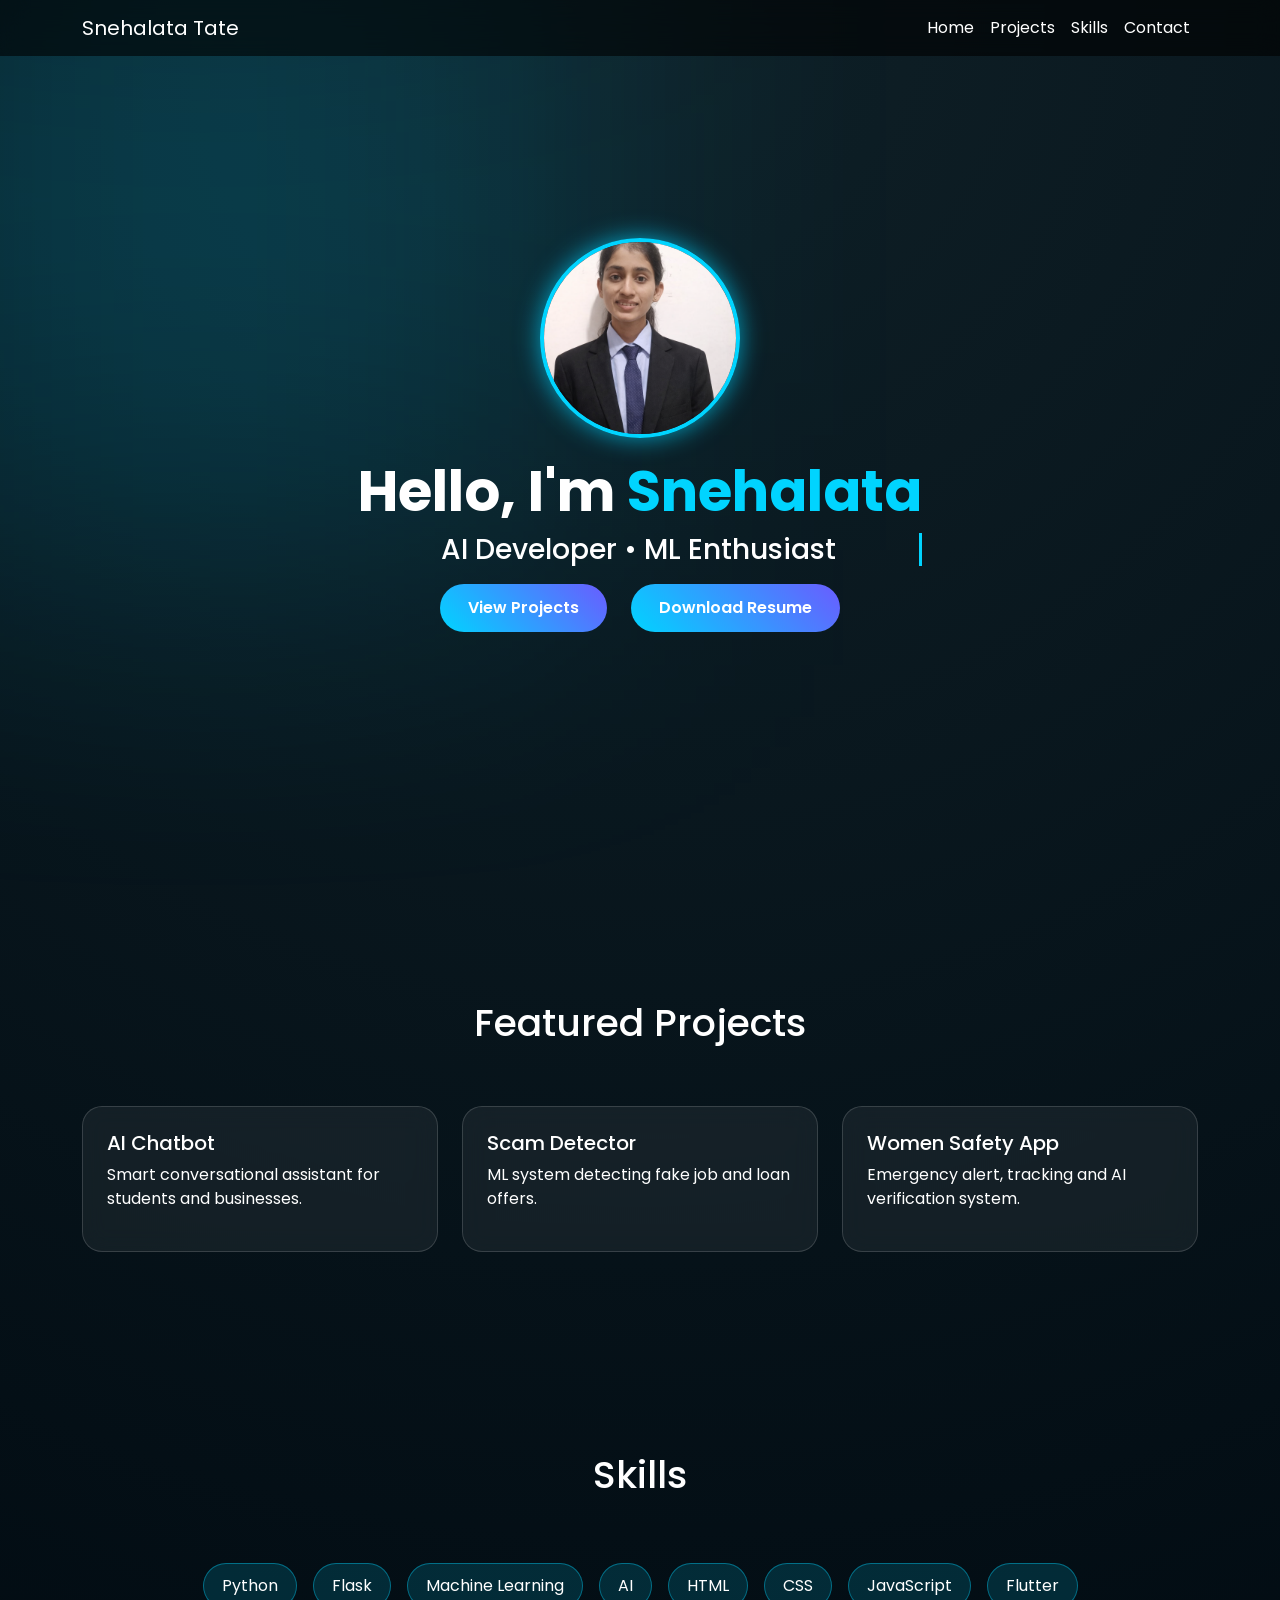
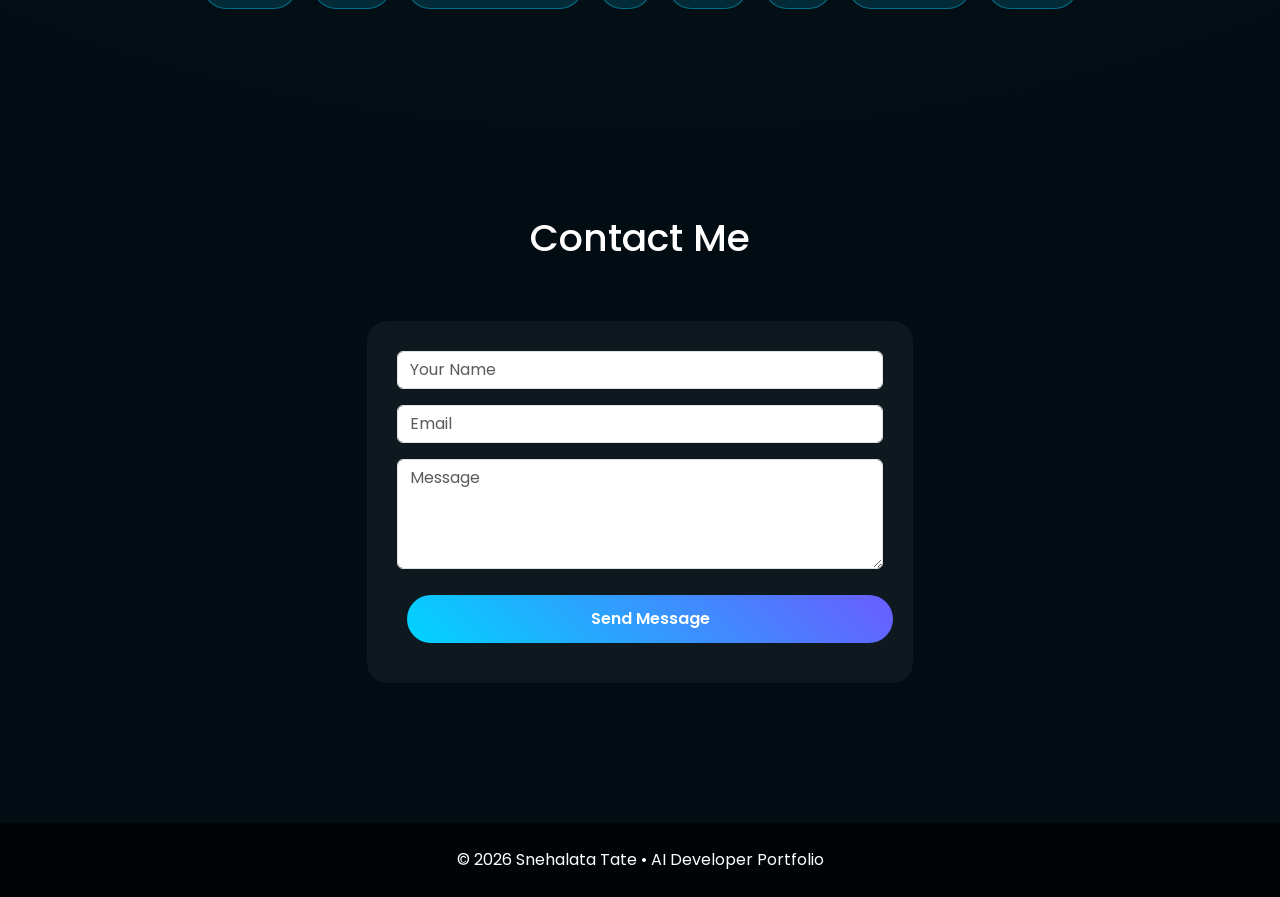
==== index.html @ 30bc86b6 "basic index file" ====
<!DOCTYPE html>
<html lang="en">
<head>
  <meta charset="UTF-8" />
  <meta name="viewport" content="width=device-width, initial-scale=1.0" />
  <title>Snehalata Tate | AI Developer</title>

  <!-- Google Font -->
  <link href="https://fonts.googleapis.com/css2?family=Poppins:wght@300;400;600;700&display=swap" rel="stylesheet">

  <!-- Bootstrap -->
  <link href="https://cdn.jsdelivr.net/npm/bootstrap@5.3.3/dist/css/bootstrap.min.css" rel="stylesheet">

  <style>
    * { margin: 0; padding: 0; box-sizing: border-box; font-family: 'Poppins', sans-serif; }

    body {
      background: radial-gradient(circle at top, #0f2027, #020c13 70%);
      color: white;
      overflow-x: hidden;
      scroll-behavior: smooth;
    }

    /* Glow background */
    body::before {
      content: "";
      position: fixed;
      width: 700px;
      height: 700px;
      background: rgba(0, 212, 255, 0.18);
      filter: blur(140px);
      top: -150px;
      left: -150px;
      animation: float 10s infinite alternate ease-in-out;
      z-index: -1;
    }

    @keyframes float {
      from { transform: translate(0,0); }
      to { transform: translate(220px,180px); }
    }

    /* Navbar */
    .navbar {
      background: rgba(0,0,0,0.6);
      backdrop-filter: blur(12px);
    }

    .nav-link { color: white !important; transition: 0.3s; }
    .nav-link:hover { color: #00d4ff !important; }

    /* Hero */
    .hero {
      min-height: 100vh;
      display: flex;
      align-items: center;
      justify-content: center;
      text-align: center;
      padding-top: 80px;
    }

    .profile-img {
      width: 200px;
      height: 200px;
      border-radius: 50%;
      overflow: hidden;
      border: 4px solid #00d4ff;
      box-shadow: 0 0 25px rgba(0,212,255,0.7);
      margin: 0 auto 20px;
      transition: 0.4s;
    }

    .profile-img img {
      width: 100%;
      height: 100%;
      object-fit: cover;
    }

    .profile-img:hover {
      transform: scale(1.05);
      box-shadow: 0 0 40px #00d4ff;
    }

    .hero h1 { font-size: 56px; font-weight: 700; }
    .hero span { color: #00d4ff; }

    .typing { border-right: 3px solid #00d4ff; white-space: nowrap; overflow: hidden; }

    .btn-custom {
      background: linear-gradient(45deg, #00d4ff, #6a5cff);
      border: none;
      border-radius: 30px;
      padding: 12px 28px;
      margin: 10px;
      font-weight: 600;
      transition: 0.4s;
      color: white;
    }

    .btn-custom:hover {
      transform: scale(1.1);
      background: white;
      color: black;
    }

    section { padding: 100px 0; }
    .section-title { text-align: center; font-size: 38px; margin-bottom: 60px; }

    /* Glass cards */
    .card {
      background: rgba(255,255,255,0.06);
      border: 1px solid rgba(255,255,255,0.15);
      backdrop-filter: blur(12px);
      border-radius: 20px;
      transition: 0.4s;
      color: white;
    }

    .card:hover {
      transform: translateY(-15px) scale(1.04);
      box-shadow: 0 0 25px rgba(0,212,255,0.6);
    }

    /* Skills */
    .skill-badge {
      background: rgba(0,212,255,0.15);
      border: 1px solid rgba(0,212,255,0.4);
      padding: 10px 18px;
      margin: 6px;
      border-radius: 25px;
      display: inline-block;
      transition: 0.3s;
    }

    .skill-badge:hover { background: #00d4ff; color: black; }

    /* Contact */
    .contact-box {
      background: rgba(255,255,255,0.05);
      padding: 30px;
      border-radius: 20px;
      backdrop-filter: blur(10px);
    }

    footer {
      text-align: center;
      padding: 25px;
      background: rgba(0,0,0,0.6);
      margin-top: 40px;
    }
  </style>
</head>

<body>

  <!-- Navbar -->
  <nav class="navbar navbar-expand-lg fixed-top">
    <div class="container">
      <a class="navbar-brand text-white" href="#home">Snehalata Tate</a>
      <button class="navbar-toggler bg-light" data-bs-toggle="collapse" data-bs-target="#nav">☰</button>
      <div id="nav" class="collapse navbar-collapse">
        <ul class="navbar-nav ms-auto">
          <li class="nav-item"><a class="nav-link" href="#home">Home</a></li>
          <li class="nav-item"><a class="nav-link" href="#projects">Projects</a></li>
          <li class="nav-item"><a class="nav-link" href="#skills">Skills</a></li>
          <li class="nav-item"><a class="nav-link" href="#contact">Contact</a></li>
        </ul>
      </div>
    </div>
  </nav>

  <!-- Hero Section -->
  <section id="home" class="hero">
    <div>
      <div class="profile-img">
        <img src="images/profile.png" alt="Snehalata">
      </div>
      <h1>Hello, I'm <span>Snehalata</span></h1>
      <h3 class="typing" id="typing"></h3>
      <a href="#projects" class="btn btn-custom">View Projects</a>
      <a href="resume.pdf" class="btn btn-custom" download>Download Resume</a>
    </div>
  </section>

  <!-- Projects -->
  <section id="projects">
    <div class="container">
      <h2 class="section-title">Featured Projects</h2>
      <div class="row g-4">
        <div class="col-md-4"><div class="card p-4"><h5>AI Chatbot</h5><p>Smart conversational assistant for students and businesses.</p></div></div>
        <div class="col-md-4"><div class="card p-4"><h5>Scam Detector</h5><p>ML system detecting fake job and loan offers.</p></div></div>
        <div class="col-md-4"><div class="card p-4"><h5>Women Safety App</h5><p>Emergency alert, tracking and AI verification system.</p></div></div>
      </div>
    </div>
  </section>

  <!-- Skills -->
  <section id="skills">
    <div class="container text-center">
      <h2 class="section-title">Skills</h2>
      <span class="skill-badge">Python</span>
      <span class="skill-badge">Flask</span>
      <span class="skill-badge">Machine Learning</span>
      <span class="skill-badge">AI</span>
      <span class="skill-badge">HTML</span>
      <span class="skill-badge">CSS</span>
      <span class="skill-badge">JavaScript</span>
      <span class="skill-badge">Flutter</span>
    </div>
  </section>

  <!-- Contact -->
  <section id="contact">
    <div class="container">
      <h2 class="section-title">Contact Me</h2>
      <div class="row justify-content-center">
        <div class="col-md-6">
          <div class="contact-box">
            <form>
              <input class="form-control mb-3" placeholder="Your Name">
              <input class="form-control mb-3" placeholder="Email">
              <textarea class="form-control mb-3" rows="4" placeholder="Message"></textarea>
              <button class="btn btn-custom w-100">Send Message</button>
            </form>
          </div>
        </div>
      </div>
    </div>
  </section>

  <footer>© 2026 Snehalata Tate • AI Developer Portfolio</footer>

  <script src="https://cdn.jsdelivr.net/npm/bootstrap@5.3.3/dist/js/bootstrap.bundle.min.js"></script>

  <script>
    const text = "AI Developer • ML Enthusiast • Future Innovator";
    let i = 0;
    function type() {
      if (i < text.length) {
        document.getElementById("typing").innerHTML += text.charAt(i);
        i++;
        setTimeout(type, 60);
      }
    }
    type();
  </script>

</body>
</html>
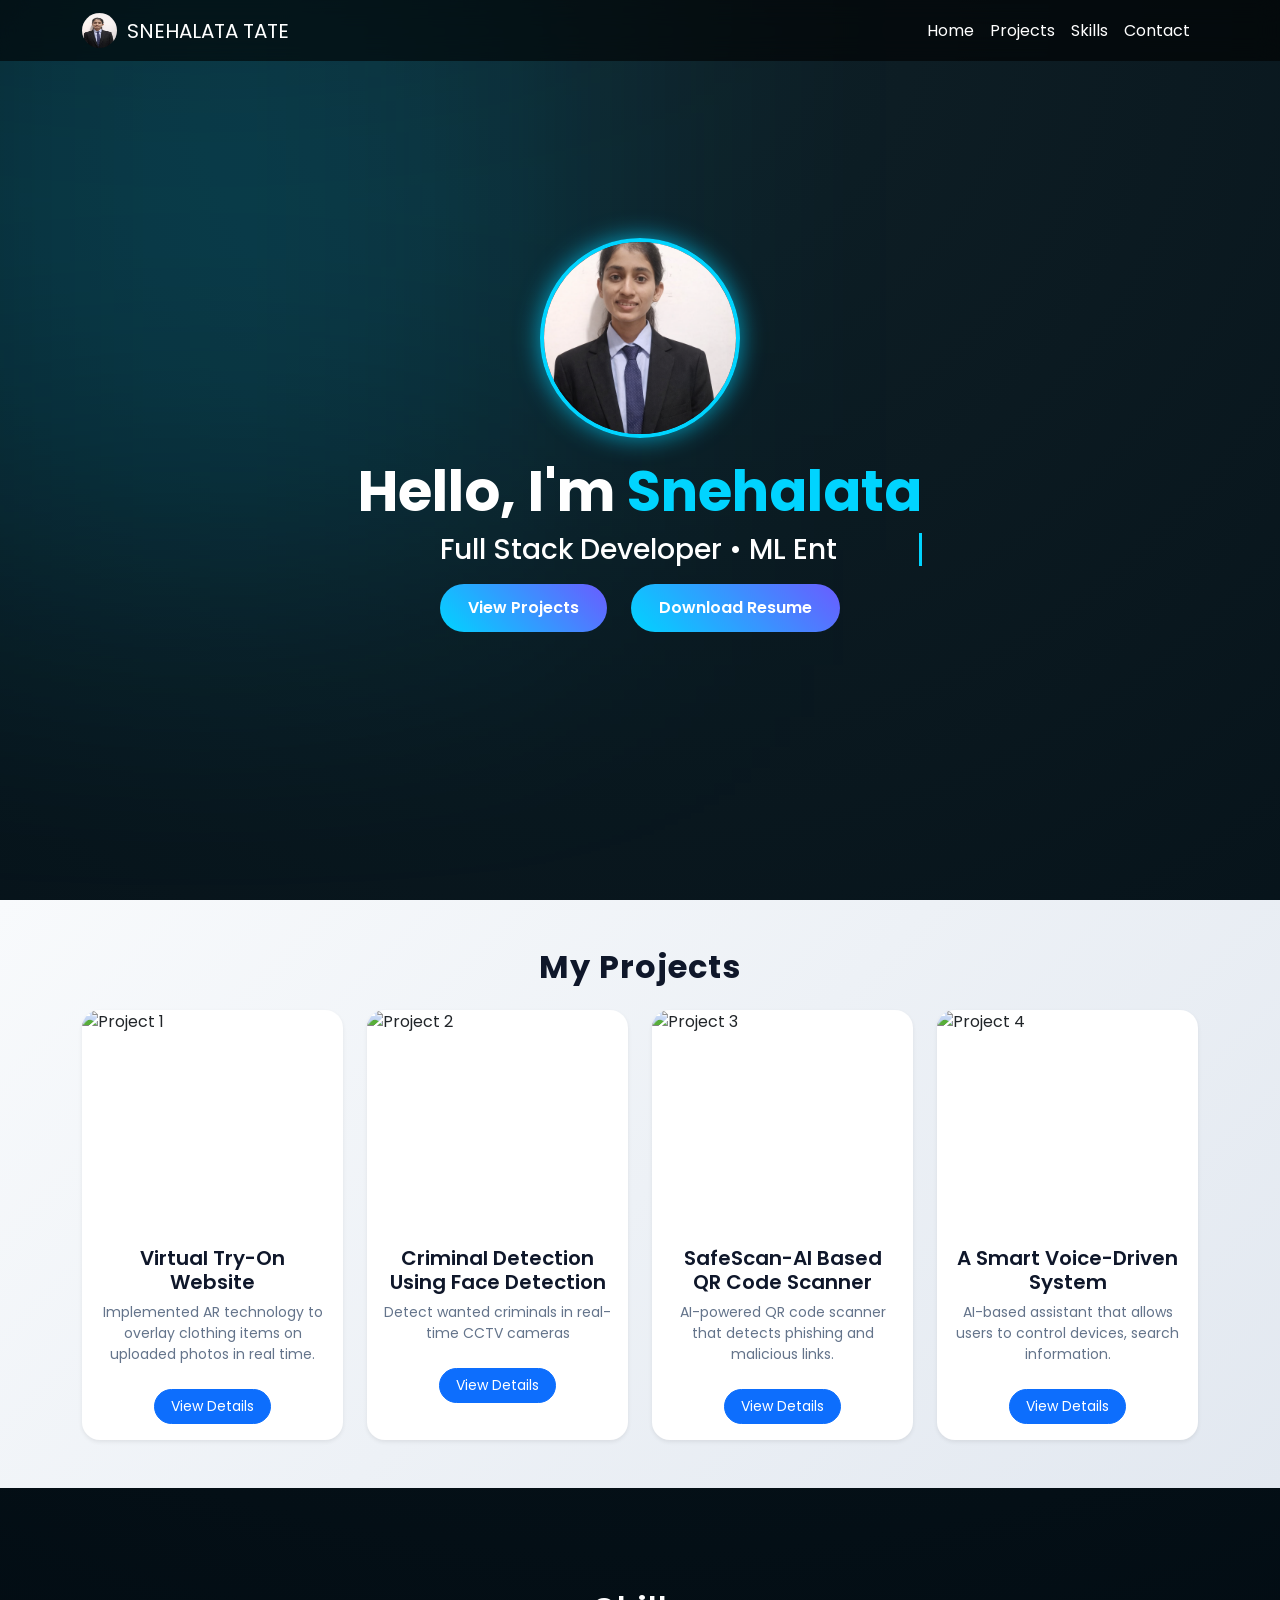
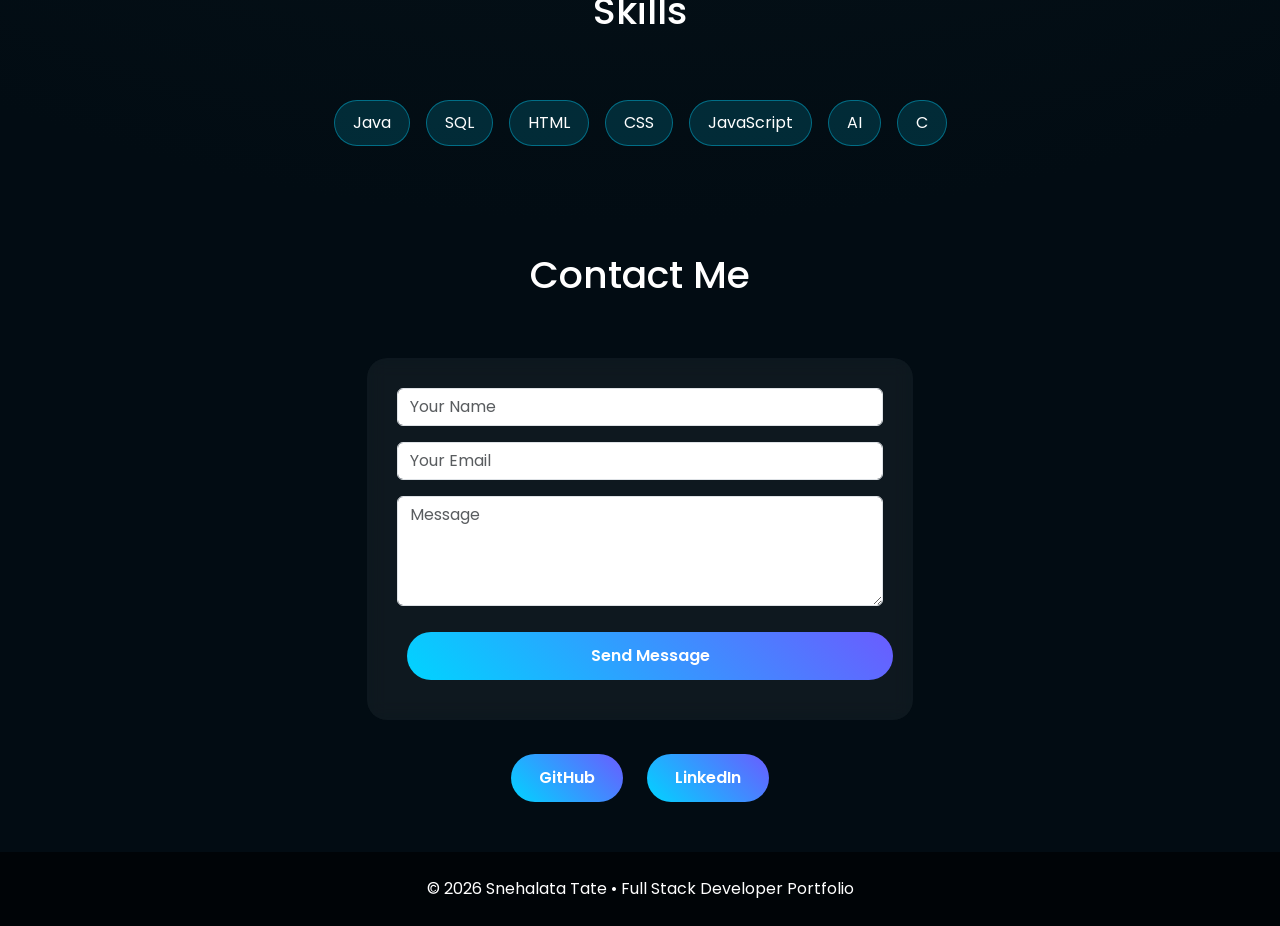
==== commit 7ade1de0: "Updated index.html" ====
--- a/index.html
+++ b/index.html
@@ -105,21 +105,110 @@
 
     section { padding: 100px 0; }
     .section-title { text-align: center; font-size: 38px; margin-bottom: 60px; }
-
-    /* Glass cards */
-    .card {
-      background: rgba(255,255,255,0.06);
-      border: 1px solid rgba(255,255,255,0.15);
-      backdrop-filter: blur(12px);
-      border-radius: 20px;
-      transition: 0.4s;
-      color: white;
-    }
-
-    .card:hover {
-      transform: translateY(-15px) scale(1.04);
-      box-shadow: 0 0 25px rgba(0,212,255,0.6);
-    }
+/* ===== Projects Section ===== */
+#projects {
+  background: linear-gradient(135deg, #f8fafc, #e2e8f0);
+  
+  
+}
+
+/* Section title */
+#projects h2 {
+  font-weight: 700;
+  color: #0f172a;
+  letter-spacing: 1px;
+}
+
+/* ===== Project Card ===== */
+.project-card {
+  border: none;
+  border-radius: 18px;
+  overflow: hidden;
+  transition: all 0.35s ease;
+  background: #ffffff;
+  position: relative;
+}
+
+/* Hover effect */
+.project-card:hover {
+  transform: translateY(-10px) scale(1.02);
+  box-shadow: 0 20px 40px rgba(0, 0, 0, 0.15);
+}
+
+/* Project image */
+.project-card img {
+  height: 220px;
+  object-fit: cover;
+  transition: transform 0.4s ease;
+}
+
+/* Zoom image on hover */
+.project-card:hover img {
+  transform: scale(1.08);
+}
+
+/* Card title */
+.project-card .card-title {
+  font-weight: 600;
+  color: #0f172a;
+}
+
+/* Short text */
+.short-info {
+  font-size: 14px;
+  color: #64748b;
+}
+
+/* ===== Hidden Extra Info ===== */
+.extra-info {
+  display: none;
+  margin-top: 12px;
+  font-size: 14px;
+  color: #475569;
+  animation: fadeIn 0.4s ease;
+}
+
+/* Show when active */
+.project-card.show-details .extra-info {
+  display: block;
+}
+
+/* ===== Buttons ===== */
+.toggle-btn {
+  border-radius: 30px;
+  padding: 6px 16px;
+  transition: all 0.3s ease;
+}
+
+.toggle-btn:hover {
+  transform: scale(1.05);
+}
+
+/* Live + GitHub buttons spacing */
+.extra-info .btn {
+  margin: 5px 3px;
+  border-radius: 20px;
+}
+
+/* ===== Fade Animation ===== */
+@keyframes fadeIn {
+  from {
+    opacity: 0;
+    transform: translateY(8px);
+  }
+  to {
+    opacity: 1;
+    transform: translateY(0);
+  }
+}
+
+/* ===== Mobile Responsive ===== */
+@media (max-width: 768px) {
+  .project-card img {
+    height: 180px;
+  }
+}
+
 
     /* Skills */
     .skill-badge {
@@ -156,7 +245,11 @@
   <!-- Navbar -->
   <nav class="navbar navbar-expand-lg fixed-top">
     <div class="container">
-      <a class="navbar-brand text-white" href="#home">Snehalata Tate</a>
+      <a class="navbar-brand text-white d-flex align-items-center" href="#home">
+  <img src="images/profile.png" alt="profile" width="35" height="35" 
+       style="border-radius:50%; margin-right:10px;">
+  SNEHALATA TATE
+</a>
       <button class="navbar-toggler bg-light" data-bs-toggle="collapse" data-bs-target="#nav">☰</button>
       <div id="nav" class="collapse navbar-collapse">
         <ul class="navbar-nav ms-auto">
@@ -178,62 +271,178 @@
       <h1>Hello, I'm <span>Snehalata</span></h1>
       <h3 class="typing" id="typing"></h3>
       <a href="#projects" class="btn btn-custom">View Projects</a>
-      <a href="resume.pdf" class="btn btn-custom" download>Download Resume</a>
+      <a href="images/Snehalata_resume.pdf" class="btn btn-custom" download>Download Resume</a>
     </div>
   </section>
 
+  
   <!-- Projects -->
-  <section id="projects">
-    <div class="container">
-      <h2 class="section-title">Featured Projects</h2>
-      <div class="row g-4">
-        <div class="col-md-4"><div class="card p-4"><h5>AI Chatbot</h5><p>Smart conversational assistant for students and businesses.</p></div></div>
-        <div class="col-md-4"><div class="card p-4"><h5>Scam Detector</h5><p>ML system detecting fake job and loan offers.</p></div></div>
-        <div class="col-md-4"><div class="card p-4"><h5>Women Safety App</h5><p>Emergency alert, tracking and AI verification system.</p></div></div>
-      </div>
-    </div>
-  </section>
-
+  <section id="projects" class="py-5 bg-light">
+  <div class="container">
+    <h2 class="text-center mb-4">My Projects</h2>
+    <div class="row g-4">
+
+      <!-- Project Card 1 -->
+
+      <div class="col-md-3">
+        <div class="card project-card h-100 shadow-sm">
+          <img src="https://fitroom.app/blog/wp-content/uploads/2025/02/AI-virtual-try-on.jpg" class="card-img-top" alt="Project 1">
+          <div class="card-body text-center">
+            <h5 class="card-title">Virtual Try-On Website</h5>
+            <p class="card-text short-info"> Implemented AR technology to overlay clothing items on uploaded photos in real time.</p>
+
+            <div class="extra-info">
+              <p>The Virtual Try-On System is an innovative AI-powered fashion technology that allows users to digitally preview outfits, improving the online shopping experience and reducing uncertainty in clothing purchases.
+              
+              </p>
+              <!-- <a href="#" class="btn btn-sm btn-success">Live Demo</a>
+              <a href="#" class="btn btn-sm btn-dark">GitHub</a> -->
+            </div>
+
+            <button class="btn btn-primary btn-sm mt-2 toggle-btn">View Details</button>
+          </div>
+        </div>
+      </div>
+      
+
+      <!-- Project Card 2 -->
+      <div class="col-md-3">
+        <div class="card project-card h-100 shadow-sm">
+          <img src="https://as1.ftcdn.net/v2/jpg/05/71/66/22/1000_F_571662205_lwgSpSihBwwXL4xGMcokuANwynADgTFy.jpg" class="card-img-top" alt="Project 2">
+          <div class="card-body text-center">
+            <h5 class="card-title">Criminal Detection Using Face Detection</h5>
+            <p class="card-text short-info">Detect wanted criminals in real-time CCTV cameras</p>
+
+            <div class="extra-info">
+              <p>The Criminal Detection Using Face Detection system is a powerful AI-based security solution that helps authorities identify criminals quickly and efficiently using computer vision and machine learning, making surveillance smarter, faster, and more reliable.</p>
+              <!-- <a href="#" class="btn btn-sm btn-success">Live Demo</a>
+              <a href="#" class="btn btn-sm btn-dark">GitHub</a> -->
+            </div>
+
+            <button class="btn btn-primary btn-sm mt-2 toggle-btn">View Details</button>
+          </div>
+        </div>
+      </div>
+
+      <!-- Project Card 3 -->
+      <div class="col-md-3">
+        <div class="card project-card h-100 shadow-sm">
+          <img src="https://scamlegit.com/wp-content/uploads/2023/11/QR-Code-Scam.jpg" class="card-img-top" alt="Project 3">
+          <div class="card-body text-center">
+            <h5 class="card-title">SafeScan-AI Based QR Code Scanner</h5>
+            <p class="card-text short-info">AI-powered QR code scanner that detects phishing and malicious links.</p>
+
+            <!-- Hidden Extra Info -->
+            <div class="extra-info">
+              <p>This AI‑based web app scans uploaded QR codes and checks whether the URL is safe or malicious using machine learning and security rules.</p>
+              <!-- <a href="#" class="btn btn-sm btn-success">Live Demo</a>
+              <a href="#" class="btn btn-sm btn-dark">GitHub</a> -->
+            </div>
+
+            <button class="btn btn-primary btn-sm mt-2 toggle-btn">View Details</button>
+          </div>
+        </div>
+      </div>
+
+      <!-- Project Card 4 -->
+      <div class="col-md-3">
+        <div class="card project-card h-100 shadow-sm">
+          <img src="https://e2e.ti.com/cfs-file/__key/communityserver-blogs-components-weblogfiles/00-00-00-06-49/AdobeStock_5F00_139609373.jpeg" class="card-img-top" alt="Project 4">
+          <div class="card-body text-center">
+            <h5 class="card-title">A Smart Voice-Driven System </h5>
+            <p class="card-text short-info">AI-based assistant that allows users to control devices, search information.</p>
+
+            <!-- Hidden Extra Info -->
+            <div class="extra-info">
+              <p>The Smart Voice-Driven System is an AI-powered assistant that enables users to interact with computers using natural voice commands, making technology more accessible, efficient, and intelligent.</p>
+              <!-- <a href="#" class="btn btn-sm btn-success">Live Demo</a>
+              <a href="#" class="btn btn-sm btn-dark">GitHub</a> -->
+            </div>
+
+            <button class="btn btn-primary btn-sm mt-2 toggle-btn">View Details</button>
+          </div>
+        </div>
+      </div>
+
+    </div>
+  </div>
+</section>
+ 
   <!-- Skills -->
   <section id="skills">
     <div class="container text-center">
       <h2 class="section-title">Skills</h2>
-      <span class="skill-badge">Python</span>
-      <span class="skill-badge">Flask</span>
-      <span class="skill-badge">Machine Learning</span>
-      <span class="skill-badge">AI</span>
+      <span class="skill-badge">Java</span>
+      <!-- <span class="skill-badge">Flask</span> -->
+      <span class="skill-badge">SQL</span>
+      
       <span class="skill-badge">HTML</span>
       <span class="skill-badge">CSS</span>
       <span class="skill-badge">JavaScript</span>
-      <span class="skill-badge">Flutter</span>
+      <span class="skill-badge">AI</span>
+      <span class="skill-badge">C</span>
+      <!-- <span class="skill-badge">Flutter</span> -->
     </div>
   </section>
 
-  <!-- Contact -->
-  <section id="contact">
-    <div class="container">
-      <h2 class="section-title">Contact Me</h2>
-      <div class="row justify-content-center">
-        <div class="col-md-6">
-          <div class="contact-box">
-            <form>
-              <input class="form-control mb-3" placeholder="Your Name">
-              <input class="form-control mb-3" placeholder="Email">
-              <textarea class="form-control mb-3" rows="4" placeholder="Message"></textarea>
-              <button class="btn btn-custom w-100">Send Message</button>
-            </form>
+ <div id="contact">
+  <div class="container">
+    <h2 class="section-title">Contact Me</h2>
+
+    <div class="row justify-content-center">
+      <div class="col-md-6">
+
+        <div class="contact-box">
+
+          <input class="form-control mb-3" placeholder="Your Name">
+          <input class="form-control mb-3" placeholder="Your Email">
+          <textarea class="form-control mb-3" rows="4" placeholder="Message"></textarea>
+
+          <a 
+          href="https://mail.google.com/mail/?view=cm&fs=1&to=snehalatatate2004@gmail.com" 
+          target="_blank"
+          class="btn btn-custom w-100">
+          Send Message
+          </a>
+
+        </div>
+
+      </div>
+    </div>
+  </div>
+
+
+          <!-- Extra Contact Buttons -->
+
+          <div class="text-center mt-4">
+
+            <!-- <a href="mailto:snehalatatate2004@gmail.com" class="btn btn-custom">
+              Email Me
+            </a> -->
+
+            <a href="https://github.com/snehalatatate2004-AK" class="btn btn-custom">
+              GitHub
+            </a>
+
+            <a href="https://www.linkedin.com/in/snehalata-tate-1646a128a/" class="btn btn-custom">
+              LinkedIn
+            </a>
+
           </div>
-        </div>
-      </div>
-    </div>
-  </section>
-
-  <footer>© 2026 Snehalata Tate • AI Developer Portfolio</footer>
+
+        </div>
+
+      </div>
+    </div>
+  </div>
+</section>
+
+  <footer>© 2026 Snehalata Tate • Full Stack Developer Portfolio</footer>
 
   <script src="https://cdn.jsdelivr.net/npm/bootstrap@5.3.3/dist/js/bootstrap.bundle.min.js"></script>
 
   <script>
-    const text = "AI Developer • ML Enthusiast • Future Innovator";
+    const text = "Full Stack Developer • ML Enthusiast • Future Innovator";
     let i = 0;
     function type() {
       if (i < text.length) {
@@ -245,5 +454,18 @@
     type();
   </script>
 
+  <script>
+  document.querySelectorAll(".toggle-btn").forEach(btn => {
+    btn.addEventListener("click", function () {
+      const card = this.closest(".project-card");
+      card.classList.toggle("show-details");
+
+      this.textContent =
+        this.textContent === "View Details" ? "Hide Details" : "View Details";
+    });
+  });
+</script>
+
+
 </body>
 </html>
